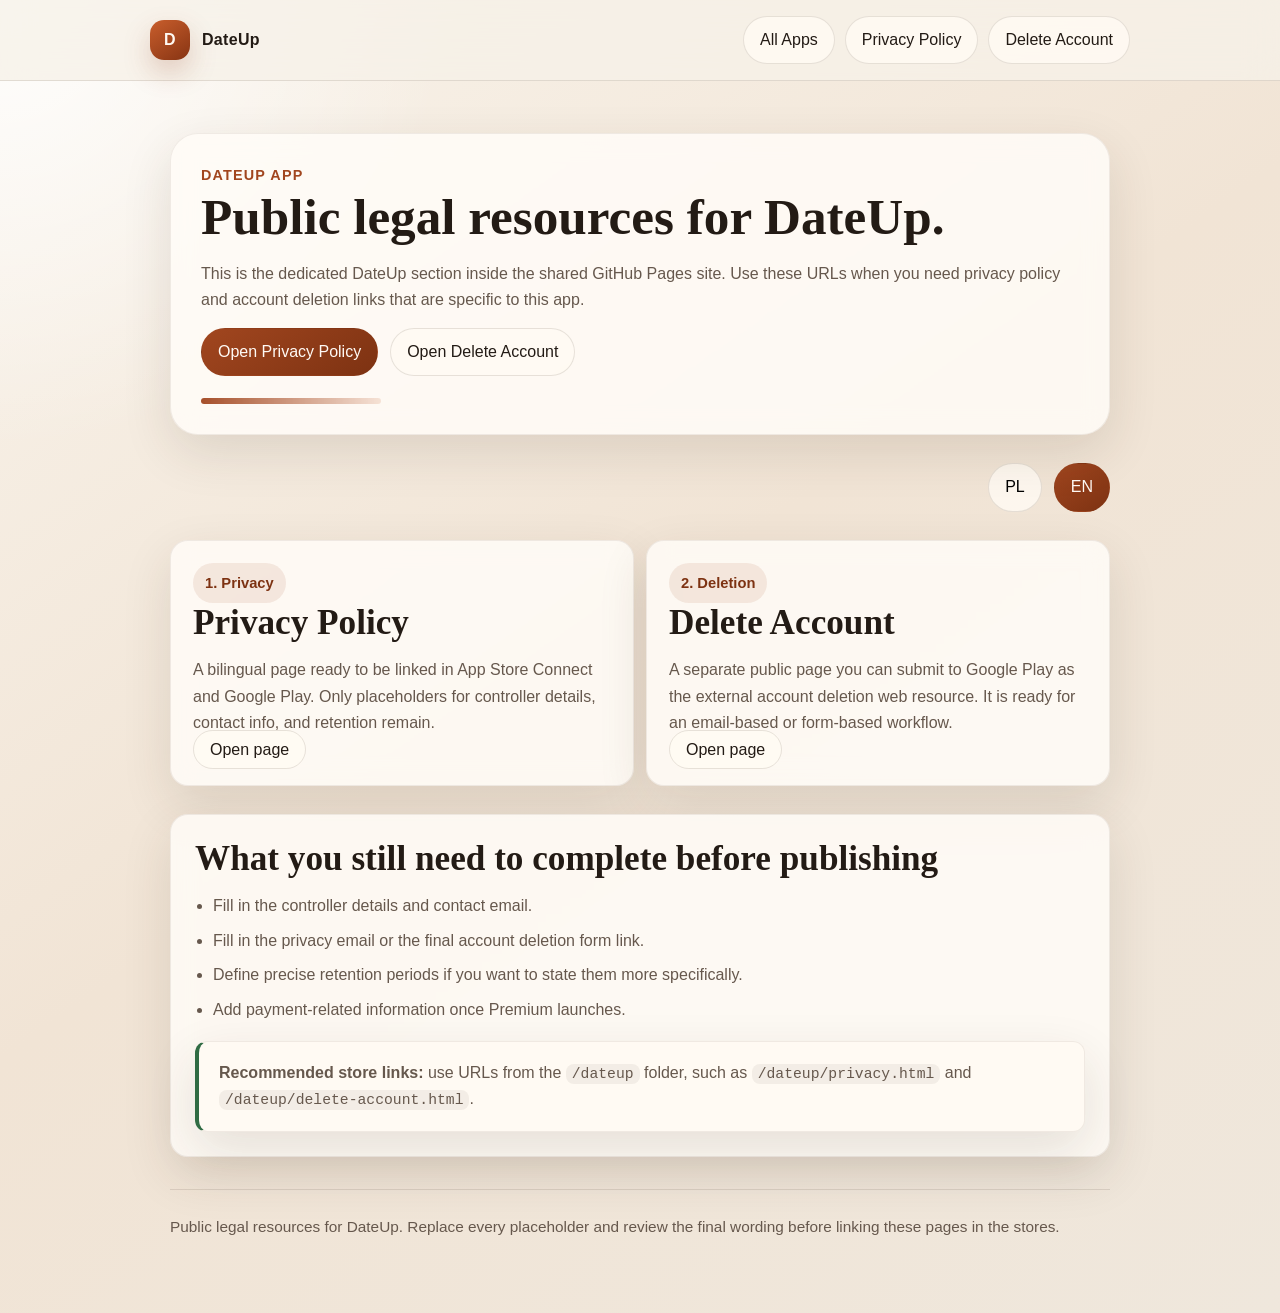
==== dateup/index.html @ e55b816a "initial commit" ====
<!DOCTYPE html>
<html lang="pl">
<head>
    <meta charset="utf-8">
    <meta name="viewport" content="width=device-width, initial-scale=1">
    <title>DateUp Legal Hub</title>
    <meta name="description" content="DateUp legal hub for privacy policy and account deletion resources.">
    <link rel="stylesheet" href="../styles.css">
</head>
<body>
<header class="site-header">
    <div class="site-header-inner">
        <a class="brand" href="./index.html">
            <span class="brand-mark">D</span>
            <span>DateUp</span>
        </a>
        <nav class="nav-links">
            <a href="../index.html">All Apps</a>
            <a href="./privacy.html">Privacy Policy</a>
            <a href="./delete-account.html">Delete Account</a>
        </nav>
    </div>
</header>

<main class="shell">
    <section class="hero">
        <div class="eyebrow">DateUp App</div>
        <div data-lang-section="pl">
            <h1>Publiczne zasoby prawne dla DateUp.</h1>
            <p>To jest osobna sekcja aplikacji DateUp w ramach wspolnego GitHub Pages. Stad mozesz linkowac polityke prywatnosci i usuwanie konta bez mieszania tych adresow z innymi aplikacjami.</p>
        </div>
        <div data-lang-section="en">
            <h1>Public legal resources for DateUp.</h1>
            <p>This is the dedicated DateUp section inside the shared GitHub Pages site. Use these URLs when you need privacy policy and account deletion links that are specific to this app.</p>
        </div>
        <div class="hero-actions">
            <a class="button button-primary" href="./privacy.html">Open Privacy Policy</a>
            <a class="button" href="./delete-account.html">Open Delete Account</a>
        </div>
    </section>

    <section class="section">
        <div class="lang-switch" aria-label="Language switch">
            <button type="button" data-lang-button="pl">PL</button>
            <button type="button" data-lang-button="en">EN</button>
        </div>
    </section>

    <section class="section card-grid">
        <article class="doc-card">
            <div class="meta">1. Privacy</div>
            <h2>Privacy Policy</h2>
            <div data-lang-section="pl">
                <p>Dwujezyczna strona gotowa do podpiecia w App Store Connect i Google Play. Zostaly w niej tylko placeholdery na dane administratora, kontakt i retencje.</p>
            </div>
            <div data-lang-section="en">
                <p>A bilingual page ready to be linked in App Store Connect and Google Play. Only placeholders for controller details, contact info, and retention remain.</p>
            </div>
            <a class="button" href="./privacy.html">Open page</a>
        </article>

        <article class="doc-card">
            <div class="meta">2. Deletion</div>
            <h2>Delete Account</h2>
            <div data-lang-section="pl">
                <p>Osobna publiczna strona do podania w Google Play jako zasob webowy do usuwania konta. Na razie jest przygotowana pod wariant e-mailowy lub formularz.</p>
            </div>
            <div data-lang-section="en">
                <p>A separate public page you can submit to Google Play as the external account deletion web resource. It is ready for an email-based or form-based workflow.</p>
            </div>
            <a class="button" href="./delete-account.html">Open page</a>
        </article>
    </section>

    <section class="section panel">
        <div data-lang-section="pl">
            <h2>Co musisz uzupelnic przed publikacja</h2>
            <ul class="checklist">
                <li><code>[UZUPELNIJ]</code> dane administratora i adres kontaktowy.</li>
                <li><code>[UZUPELNIJ]</code> finalny e-mail do prywatnosci albo link do formularza usuwania konta.</li>
                <li><code>[UZUPELNIJ]</code> konkretne okresy retencji, jesli chcesz je podac precyzyjniej.</li>
                <li><code>[UZUPELNIJ]</code> informacje o platnosciach po uruchomieniu Premium.</li>
            </ul>
        </div>
        <div data-lang-section="en">
            <h2>What you still need to complete before publishing</h2>
            <ul class="checklist">
                <li>Fill in the controller details and contact email.</li>
                <li>Fill in the privacy email or the final account deletion form link.</li>
                <li>Define precise retention periods if you want to state them more specifically.</li>
                <li>Add payment-related information once Premium launches.</li>
            </ul>
        </div>

        <div class="callout callout-success">
            <div data-lang-section="pl">
                <p><strong>Docelowe linki dla sklepow:</strong> uzywaj adresow z katalogu <code>/dateup</code>, np. <code>/dateup/privacy.html</code> i <code>/dateup/delete-account.html</code>.</p>
            </div>
            <div data-lang-section="en">
                <p><strong>Recommended store links:</strong> use URLs from the <code>/dateup</code> folder, such as <code>/dateup/privacy.html</code> and <code>/dateup/delete-account.html</code>.</p>
            </div>
        </div>
    </section>

    <footer class="footer">
        <div data-lang-section="pl">
            <p>Publiczne zasoby prawne dla DateUp. Zanim podepniesz je do sklepow, podmien wszystkie placeholdery i sprawdz finalna tresc.</p>
        </div>
        <div data-lang-section="en">
            <p>Public legal resources for DateUp. Replace every placeholder and review the final wording before linking these pages in the stores.</p>
        </div>
    </footer>
</main>

<script src="../site.js"></script>
</body>
</html>
---- styles.css ----
:root {
    --bg: #f7f1e8;
    --bg-accent: #efe2d1;
    --surface: rgba(255, 252, 247, 0.86);
    --surface-strong: #fffaf3;
    --text: #231b15;
    --muted: #66584d;
    --line: rgba(61, 45, 31, 0.12);
    --primary: #a1461f;
    --primary-strong: #7d3212;
    --primary-soft: rgba(161, 70, 31, 0.1);
    --ok: #2f6b43;
    --warn: #8a5a0a;
    --shadow: 0 18px 50px rgba(58, 42, 28, 0.12);
    --radius-lg: 28px;
    --radius-md: 18px;
    --radius-sm: 12px;
    --content: 980px;
}

* {
    box-sizing: border-box;
}

html {
    scroll-behavior: smooth;
}

body {
    margin: 0;
    min-height: 100vh;
    color: var(--text);
    background:
        radial-gradient(circle at top left, rgba(255, 255, 255, 0.9), transparent 28rem),
        linear-gradient(145deg, #f9f4ec 0%, #f1e4d5 48%, #efe7dc 100%);
    font-family: "Aptos", "Segoe UI Variable", "Segoe UI", sans-serif;
    line-height: 1.65;
}

a {
    color: inherit;
}

.shell {
    max-width: var(--content);
    margin: 0 auto;
    padding: 24px 20px 48px;
}

.site-header {
    position: sticky;
    top: 0;
    z-index: 10;
    backdrop-filter: blur(16px);
    background: rgba(247, 241, 232, 0.78);
    border-bottom: 1px solid var(--line);
}

.site-header-inner {
    max-width: calc(var(--content) + 40px);
    margin: 0 auto;
    padding: 16px 20px;
    display: flex;
    align-items: center;
    justify-content: space-between;
    gap: 16px;
}

.brand {
    display: inline-flex;
    align-items: center;
    gap: 12px;
    text-decoration: none;
    font-weight: 700;
    letter-spacing: 0.02em;
}

.brand-mark {
    width: 40px;
    height: 40px;
    display: grid;
    place-items: center;
    border-radius: 14px;
    background: linear-gradient(145deg, #c95e2c, #873413);
    color: #fff9f2;
    box-shadow: 0 12px 28px rgba(137, 52, 19, 0.22);
}

.nav-links {
    display: flex;
    flex-wrap: wrap;
    gap: 10px;
}

.nav-links a,
.lang-switch button,
.button {
    border: 1px solid var(--line);
    border-radius: 999px;
    background: rgba(255, 250, 243, 0.82);
    padding: 10px 16px;
    text-decoration: none;
    font: inherit;
    cursor: pointer;
    transition: transform 140ms ease, background 140ms ease, border-color 140ms ease;
}

.nav-links a:hover,
.lang-switch button:hover,
.button:hover {
    transform: translateY(-1px);
    background: #fffdf8;
    border-color: rgba(125, 50, 18, 0.25);
}

.button-primary {
    background: linear-gradient(145deg, var(--primary), var(--primary-strong));
    color: #fffaf5;
    border-color: transparent;
}

.hero,
.panel,
.callout,
.doc-card {
    border: 1px solid rgba(61, 45, 31, 0.08);
    background: var(--surface);
    box-shadow: var(--shadow);
    backdrop-filter: blur(12px);
}

.hero {
    margin-top: 28px;
    padding: 30px;
    border-radius: var(--radius-lg);
    overflow: hidden;
}

.hero::after {
    content: "";
    display: block;
    margin-top: 22px;
    width: 180px;
    height: 6px;
    border-radius: 999px;
    background: linear-gradient(90deg, rgba(161, 70, 31, 0.95), rgba(201, 94, 44, 0.15));
}

.eyebrow {
    color: var(--primary);
    font-size: 0.9rem;
    font-weight: 700;
    letter-spacing: 0.08em;
    text-transform: uppercase;
}

h1,
h2,
h3 {
    font-family: "Iowan Old Style", "Palatino Linotype", Georgia, serif;
    line-height: 1.15;
    margin: 0 0 14px;
}

h1 {
    font-size: clamp(2rem, 4vw, 3.6rem);
}

h2 {
    font-size: clamp(1.5rem, 3vw, 2.2rem);
    margin-top: 0;
}

h3 {
    font-size: 1.12rem;
}

p {
    margin: 0 0 14px;
    color: var(--muted);
}

.hero-actions,
.lang-switch,
.card-grid {
    display: flex;
    flex-wrap: wrap;
    gap: 12px;
}

.card-grid {
    margin-top: 26px;
}

.doc-card {
    flex: 1 1 260px;
    padding: 22px;
    border-radius: var(--radius-md);
}

.doc-card p:last-child,
.panel p:last-child,
.callout p:last-child {
    margin-bottom: 0;
}

.doc-card a {
    text-decoration: none;
}

.section {
    margin-top: 28px;
}

.panel {
    padding: 24px;
    border-radius: var(--radius-md);
}

.callout {
    margin-top: 18px;
    padding: 18px 20px;
    border-radius: var(--radius-sm);
    background: var(--surface-strong);
}

.callout-warning {
    border-left: 4px solid var(--warn);
}

.callout-success {
    border-left: 4px solid var(--ok);
}

.doc-section {
    padding: 22px 0;
    border-bottom: 1px solid var(--line);
}

.doc-section:last-child {
    border-bottom: 0;
    padding-bottom: 0;
}

.checklist,
.inline-list {
    margin: 0;
    padding-left: 18px;
    color: var(--muted);
}

.inline-list li + li,
.checklist li + li {
    margin-top: 8px;
}

.meta {
    display: inline-flex;
    align-items: center;
    gap: 8px;
    border-radius: 999px;
    background: var(--primary-soft);
    color: var(--primary-strong);
    padding: 8px 12px;
    font-size: 0.92rem;
    font-weight: 600;
}

.lang-switch {
    justify-content: flex-end;
}

.lang-switch button.active {
    background: linear-gradient(145deg, var(--primary), var(--primary-strong));
    color: #fffaf5;
    border-color: transparent;
}

[data-lang-section] {
    display: none;
}

[data-lang-section].active {
    display: block;
}

.footer {
    margin-top: 32px;
    padding: 24px 0 12px;
    border-top: 1px solid var(--line);
    color: var(--muted);
    font-size: 0.96rem;
}

code {
    padding: 2px 6px;
    border-radius: 8px;
    background: rgba(61, 45, 31, 0.06);
    font-family: "Cascadia Code", "Consolas", monospace;
    font-size: 0.92em;
}

@media (max-width: 760px) {
    .site-header-inner {
        flex-direction: column;
        align-items: flex-start;
    }

    .nav-links,
    .hero-actions,
    .lang-switch {
        width: 100%;
    }

    .nav-links a,
    .lang-switch button,
    .button {
        text-align: center;
        justify-content: center;
    }

    .hero,
    .panel,
    .doc-card {
        padding: 22px;
    }
}
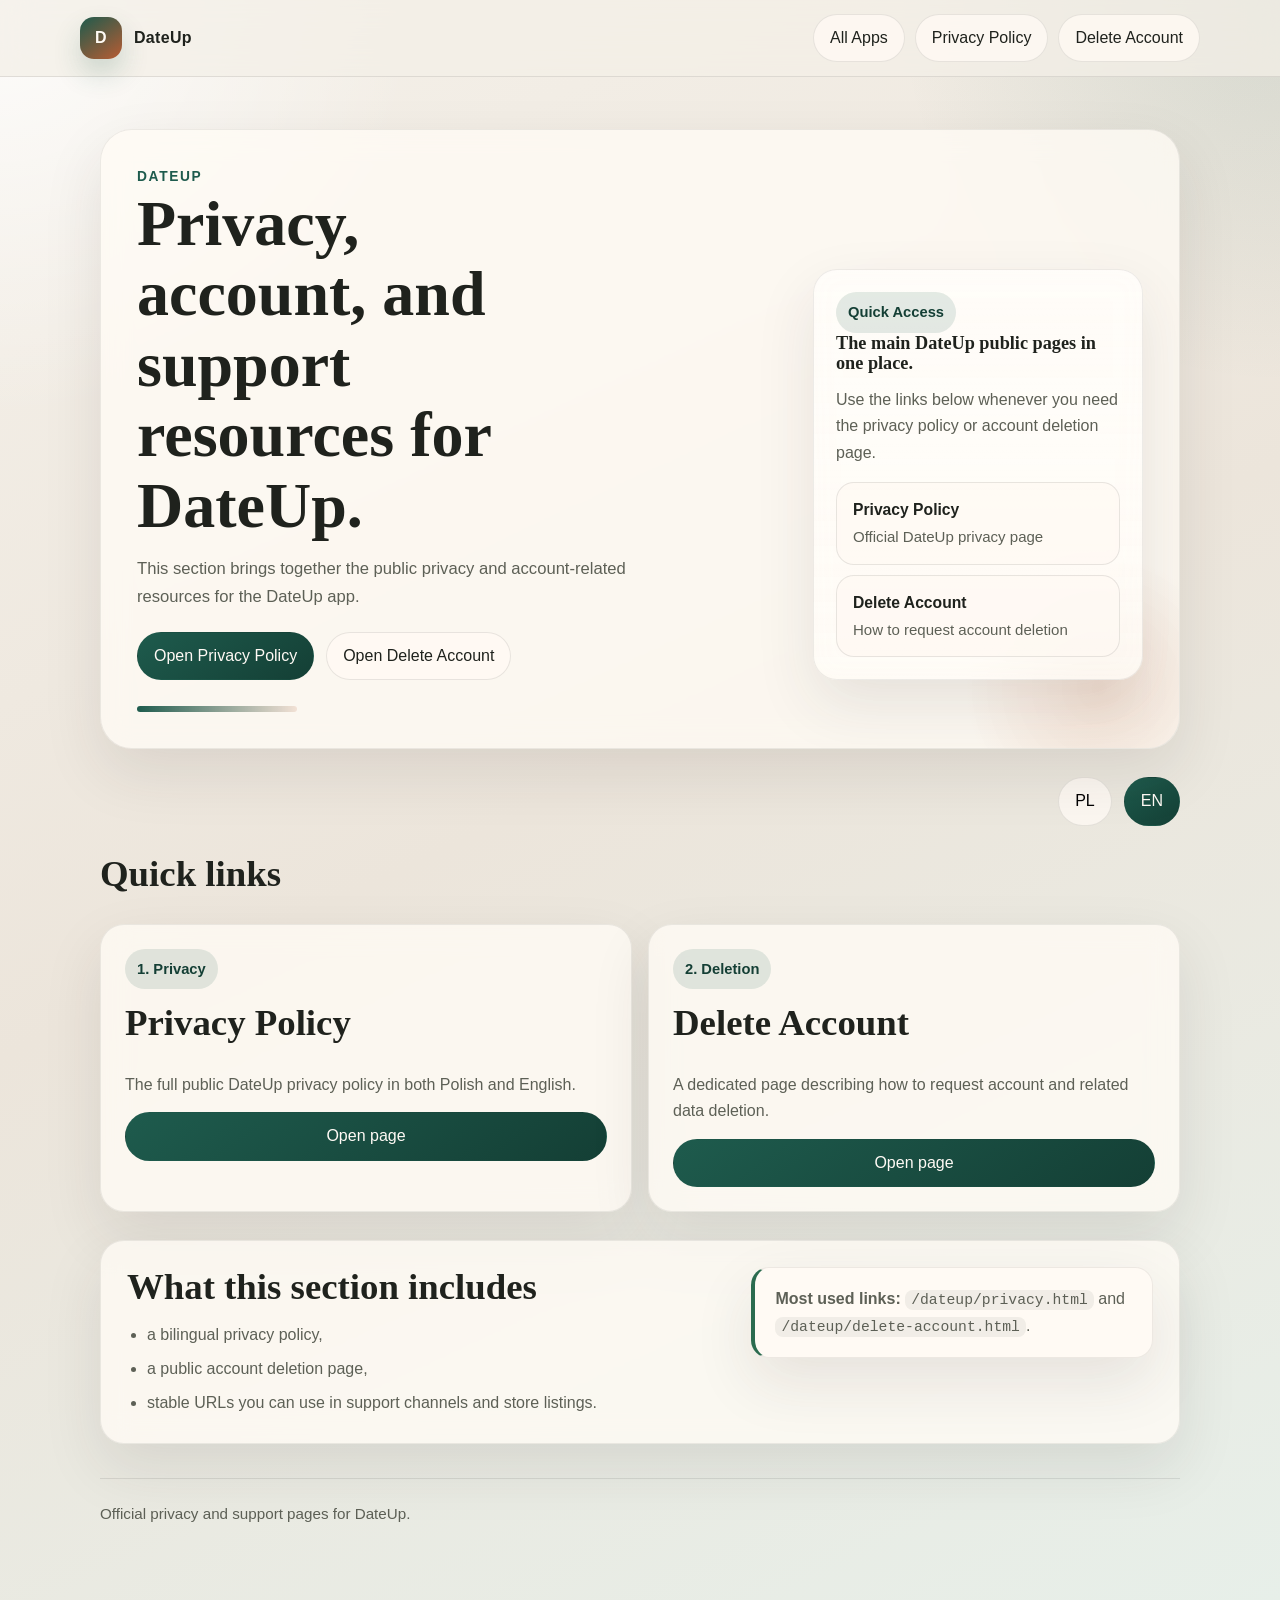
==== commit d714e649: "changes" ====
--- a/dateup/index.html
+++ b/dateup/index.html
@@ -3,8 +3,8 @@
 <head>
     <meta charset="utf-8">
     <meta name="viewport" content="width=device-width, initial-scale=1">
-    <title>DateUp Legal Hub</title>
-    <meta name="description" content="DateUp legal hub for privacy policy and account deletion resources.">
+    <title>DateUp Privacy &amp; Support</title>
+    <meta name="description" content="Privacy policy, account deletion, and public support resources for DateUp.">
     <link rel="stylesheet" href="../styles.css">
 </head>
 <body>
@@ -24,18 +24,44 @@
 
 <main class="shell">
     <section class="hero">
-        <div class="eyebrow">DateUp App</div>
-        <div data-lang-section="pl">
-            <h1>Publiczne zasoby prawne dla DateUp.</h1>
-            <p>To jest osobna sekcja aplikacji DateUp w ramach wspolnego GitHub Pages. Stad mozesz linkowac polityke prywatnosci i usuwanie konta bez mieszania tych adresow z innymi aplikacjami.</p>
-        </div>
-        <div data-lang-section="en">
-            <h1>Public legal resources for DateUp.</h1>
-            <p>This is the dedicated DateUp section inside the shared GitHub Pages site. Use these URLs when you need privacy policy and account deletion links that are specific to this app.</p>
-        </div>
-        <div class="hero-actions">
-            <a class="button button-primary" href="./privacy.html">Open Privacy Policy</a>
-            <a class="button" href="./delete-account.html">Open Delete Account</a>
+        <div class="hero-layout">
+            <div class="hero-copy">
+                <div class="eyebrow">DateUp</div>
+                <div data-lang-section="pl">
+                    <h1>Prywatnosc, konto i wsparcie dla DateUp.</h1>
+                    <p>W tej sekcji znajdziesz publiczne materialy dotyczace prywatnosci oraz usuwania konta dla aplikacji DateUp.</p>
+                </div>
+                <div data-lang-section="en">
+                    <h1>Privacy, account, and support resources for DateUp.</h1>
+                    <p>This section brings together the public privacy and account-related resources for the DateUp app.</p>
+                </div>
+                <div class="hero-actions">
+                    <a class="button button-primary" href="./privacy.html">Open Privacy Policy</a>
+                    <a class="button" href="./delete-account.html">Open Delete Account</a>
+                </div>
+            </div>
+
+            <aside class="hero-side">
+                <div class="meta">Quick Access</div>
+                <div data-lang-section="pl">
+                    <h3>Najwazniejsze strony DateUp w jednym miejscu.</h3>
+                    <p>Skorzystaj z ponizszych linkow, gdy potrzebujesz polityki prywatnosci lub strony usuwania konta.</p>
+                </div>
+                <div data-lang-section="en">
+                    <h3>The main DateUp public pages in one place.</h3>
+                    <p>Use the links below whenever you need the privacy policy or account deletion page.</p>
+                </div>
+                <div class="link-stack">
+                    <a class="link-tile" href="./privacy.html">
+                        <strong>Privacy Policy</strong>
+                        <span>Official DateUp privacy page</span>
+                    </a>
+                    <a class="link-tile" href="./delete-account.html">
+                        <strong>Delete Account</strong>
+                        <span>How to request account deletion</span>
+                    </a>
+                </div>
+            </aside>
         </div>
     </section>
 
@@ -46,68 +72,79 @@
         </div>
     </section>
 
-    <section class="section card-grid">
+    <section class="section">
+        <div class="section-heading">
+            <div data-lang-section="pl">
+                <h2>Szybkie przejscia</h2>
+            </div>
+            <div data-lang-section="en">
+                <h2>Quick links</h2>
+            </div>
+        </div>
+
+        <div class="card-grid">
         <article class="doc-card">
             <div class="meta">1. Privacy</div>
             <h2>Privacy Policy</h2>
             <div data-lang-section="pl">
-                <p>Dwujezyczna strona gotowa do podpiecia w App Store Connect i Google Play. Zostaly w niej tylko placeholdery na dane administratora, kontakt i retencje.</p>
+                <p>Pelna publiczna polityka prywatnosci dla DateUp, przygotowana w wersji polskiej i angielskiej.</p>
             </div>
             <div data-lang-section="en">
-                <p>A bilingual page ready to be linked in App Store Connect and Google Play. Only placeholders for controller details, contact info, and retention remain.</p>
+                <p>The full public DateUp privacy policy in both Polish and English.</p>
             </div>
-            <a class="button" href="./privacy.html">Open page</a>
+            <a class="button button-primary" href="./privacy.html">Open page</a>
         </article>
 
         <article class="doc-card">
             <div class="meta">2. Deletion</div>
             <h2>Delete Account</h2>
             <div data-lang-section="pl">
-                <p>Osobna publiczna strona do podania w Google Play jako zasob webowy do usuwania konta. Na razie jest przygotowana pod wariant e-mailowy lub formularz.</p>
+                <p>Osobna strona opisujaca, jak poprosic o usuniecie konta oraz powiazanych danych.</p>
             </div>
             <div data-lang-section="en">
-                <p>A separate public page you can submit to Google Play as the external account deletion web resource. It is ready for an email-based or form-based workflow.</p>
+                <p>A dedicated page describing how to request account and related data deletion.</p>
             </div>
-            <a class="button" href="./delete-account.html">Open page</a>
+            <a class="button button-primary" href="./delete-account.html">Open page</a>
         </article>
+        </div>
     </section>
 
     <section class="section panel">
-        <div data-lang-section="pl">
-            <h2>Co musisz uzupelnic przed publikacja</h2>
-            <ul class="checklist">
-                <li><code>[UZUPELNIJ]</code> dane administratora i adres kontaktowy.</li>
-                <li><code>[UZUPELNIJ]</code> finalny e-mail do prywatnosci albo link do formularza usuwania konta.</li>
-                <li><code>[UZUPELNIJ]</code> konkretne okresy retencji, jesli chcesz je podac precyzyjniej.</li>
-                <li><code>[UZUPELNIJ]</code> informacje o platnosciach po uruchomieniu Premium.</li>
-            </ul>
-        </div>
-        <div data-lang-section="en">
-            <h2>What you still need to complete before publishing</h2>
-            <ul class="checklist">
-                <li>Fill in the controller details and contact email.</li>
-                <li>Fill in the privacy email or the final account deletion form link.</li>
-                <li>Define precise retention periods if you want to state them more specifically.</li>
-                <li>Add payment-related information once Premium launches.</li>
-            </ul>
-        </div>
-
-        <div class="callout callout-success">
+        <div class="panel-grid">
             <div data-lang-section="pl">
-                <p><strong>Docelowe linki dla sklepow:</strong> uzywaj adresow z katalogu <code>/dateup</code>, np. <code>/dateup/privacy.html</code> i <code>/dateup/delete-account.html</code>.</p>
+                <h2>Co zawiera ta sekcja</h2>
+                <ul class="checklist">
+                    <li>polityke prywatnosci w wersji PL i EN,</li>
+                    <li>publiczna instrukcje usuwania konta,</li>
+                    <li>stale adresy do podawania w supportcie i listingach sklepow.</li>
+                </ul>
             </div>
             <div data-lang-section="en">
-                <p><strong>Recommended store links:</strong> use URLs from the <code>/dateup</code> folder, such as <code>/dateup/privacy.html</code> and <code>/dateup/delete-account.html</code>.</p>
+                <h2>What this section includes</h2>
+                <ul class="checklist">
+                    <li>a bilingual privacy policy,</li>
+                    <li>a public account deletion page,</li>
+                    <li>stable URLs you can use in support channels and store listings.</li>
+                </ul>
+            </div>
+
+            <div class="callout callout-success">
+                <div data-lang-section="pl">
+                    <p><strong>Najczesciej uzywane linki:</strong> <code>/dateup/privacy.html</code> oraz <code>/dateup/delete-account.html</code>.</p>
+                </div>
+                <div data-lang-section="en">
+                    <p><strong>Most used links:</strong> <code>/dateup/privacy.html</code> and <code>/dateup/delete-account.html</code>.</p>
+                </div>
             </div>
         </div>
     </section>
 
     <footer class="footer">
         <div data-lang-section="pl">
-            <p>Publiczne zasoby prawne dla DateUp. Zanim podepniesz je do sklepow, podmien wszystkie placeholdery i sprawdz finalna tresc.</p>
+            <p>Oficjalne strony prywatnosci i wsparcia dla DateUp.</p>
         </div>
         <div data-lang-section="en">
-            <p>Public legal resources for DateUp. Replace every placeholder and review the final wording before linking these pages in the stores.</p>
+            <p>Official privacy and support pages for DateUp.</p>
         </div>
     </footer>
 </main>
--- a/styles.css
+++ b/styles.css
@@ -1,21 +1,25 @@
 :root {
-    --bg: #f7f1e8;
-    --bg-accent: #efe2d1;
-    --surface: rgba(255, 252, 247, 0.86);
-    --surface-strong: #fffaf3;
-    --text: #231b15;
-    --muted: #66584d;
-    --line: rgba(61, 45, 31, 0.12);
-    --primary: #a1461f;
-    --primary-strong: #7d3212;
-    --primary-soft: rgba(161, 70, 31, 0.1);
-    --ok: #2f6b43;
-    --warn: #8a5a0a;
-    --shadow: 0 18px 50px rgba(58, 42, 28, 0.12);
-    --radius-lg: 28px;
+    --bg: #f3efe7;
+    --bg-deep: #e6ddd0;
+    --surface: rgba(255, 251, 245, 0.78);
+    --surface-strong: #fffaf4;
+    --surface-tint: rgba(24, 58, 48, 0.08);
+    --text: #1f221d;
+    --muted: #5d6056;
+    --line: rgba(31, 34, 29, 0.1);
+    --accent: #1e5b4d;
+    --accent-strong: #143f35;
+    --accent-soft: rgba(30, 91, 77, 0.12);
+    --warm: #b85c33;
+    --warm-soft: rgba(184, 92, 51, 0.12);
+    --ok: #2b6b4f;
+    --warn: #8c5a11;
+    --shadow: 0 24px 60px rgba(45, 42, 36, 0.1);
+    --radius-xl: 32px;
+    --radius-lg: 24px;
     --radius-md: 18px;
     --radius-sm: 12px;
-    --content: 980px;
+    --content: 1120px;
 }
 
 * {
@@ -31,8 +35,9 @@
     min-height: 100vh;
     color: var(--text);
     background:
-        radial-gradient(circle at top left, rgba(255, 255, 255, 0.9), transparent 28rem),
-        linear-gradient(145deg, #f9f4ec 0%, #f1e4d5 48%, #efe7dc 100%);
+        radial-gradient(circle at top left, rgba(255, 255, 255, 0.82), transparent 26rem),
+        radial-gradient(circle at 100% 0, rgba(30, 91, 77, 0.12), transparent 24rem),
+        linear-gradient(155deg, #f5f1ea 0%, #ece5db 48%, #e7efe9 100%);
     font-family: "Aptos", "Segoe UI Variable", "Segoe UI", sans-serif;
     line-height: 1.65;
 }
@@ -44,7 +49,7 @@
 .shell {
     max-width: var(--content);
     margin: 0 auto;
-    padding: 24px 20px 48px;
+    padding: 24px 20px 56px;
 }
 
 .site-header {
@@ -52,14 +57,14 @@
     top: 0;
     z-index: 10;
     backdrop-filter: blur(16px);
-    background: rgba(247, 241, 232, 0.78);
+    background: rgba(243, 239, 231, 0.74);
     border-bottom: 1px solid var(--line);
 }
 
 .site-header-inner {
     max-width: calc(var(--content) + 40px);
     margin: 0 auto;
-    padding: 16px 20px;
+    padding: 14px 20px;
     display: flex;
     align-items: center;
     justify-content: space-between;
@@ -76,14 +81,14 @@
 }
 
 .brand-mark {
-    width: 40px;
-    height: 40px;
+    width: 42px;
+    height: 42px;
     display: grid;
     place-items: center;
     border-radius: 14px;
-    background: linear-gradient(145deg, #c95e2c, #873413);
-    color: #fff9f2;
-    box-shadow: 0 12px 28px rgba(137, 52, 19, 0.22);
+    background: linear-gradient(145deg, var(--accent), var(--warm));
+    color: #fffaf4;
+    box-shadow: 0 14px 28px rgba(30, 91, 77, 0.2);
 }
 
 .nav-links {
@@ -94,27 +99,37 @@
 
 .nav-links a,
 .lang-switch button,
-.button {
+.button,
+.link-tile {
     border: 1px solid var(--line);
     border-radius: 999px;
-    background: rgba(255, 250, 243, 0.82);
+    background: rgba(255, 250, 244, 0.8);
     padding: 10px 16px;
     text-decoration: none;
     font: inherit;
     cursor: pointer;
-    transition: transform 140ms ease, background 140ms ease, border-color 140ms ease;
+    transition: transform 140ms ease, background 140ms ease, border-color 140ms ease, box-shadow 140ms ease;
 }
 
 .nav-links a:hover,
 .lang-switch button:hover,
-.button:hover {
+.button:hover,
+.link-tile:hover {
     transform: translateY(-1px);
     background: #fffdf8;
-    border-color: rgba(125, 50, 18, 0.25);
+    border-color: rgba(20, 63, 53, 0.22);
+    box-shadow: 0 10px 24px rgba(31, 34, 29, 0.06);
+}
+
+.button {
+    display: inline-flex;
+    align-items: center;
+    justify-content: center;
+    gap: 8px;
 }
 
 .button-primary {
-    background: linear-gradient(145deg, var(--primary), var(--primary-strong));
+    background: linear-gradient(145deg, var(--accent), var(--accent-strong));
     color: #fffaf5;
     border-color: transparent;
 }
@@ -122,57 +137,95 @@
 .hero,
 .panel,
 .callout,
-.doc-card {
-    border: 1px solid rgba(61, 45, 31, 0.08);
+.doc-card,
+.hero-side {
+    border: 1px solid rgba(31, 34, 29, 0.08);
     background: var(--surface);
     box-shadow: var(--shadow);
-    backdrop-filter: blur(12px);
+    backdrop-filter: blur(14px);
 }
 
 .hero {
+    position: relative;
     margin-top: 28px;
-    padding: 30px;
-    border-radius: var(--radius-lg);
+    padding: 36px;
+    border-radius: var(--radius-xl);
     overflow: hidden;
+}
+
+.hero::before {
+    content: "";
+    position: absolute;
+    inset: auto -60px -80px auto;
+    width: 280px;
+    height: 280px;
+    border-radius: 999px;
+    background: radial-gradient(circle, rgba(184, 92, 51, 0.16), transparent 68%);
+    pointer-events: none;
 }
 
 .hero::after {
     content: "";
     display: block;
-    margin-top: 22px;
-    width: 180px;
+    margin-top: 26px;
+    width: 160px;
     height: 6px;
     border-radius: 999px;
-    background: linear-gradient(90deg, rgba(161, 70, 31, 0.95), rgba(201, 94, 44, 0.15));
+    background: linear-gradient(90deg, var(--accent), rgba(184, 92, 51, 0.14));
+}
+
+.hero-layout {
+    position: relative;
+    z-index: 1;
+    display: grid;
+    grid-template-columns: minmax(0, 1.4fr) minmax(260px, 330px);
+    gap: 22px;
+    align-items: end;
+}
+
+.hero-copy {
+    max-width: 62ch;
+}
+
+.hero-copy p {
+    font-size: 1.04rem;
+}
+
+.hero-side {
+    padding: 22px;
+    border-radius: var(--radius-lg);
+    background:
+        linear-gradient(180deg, rgba(255, 255, 255, 0.38), rgba(255, 255, 255, 0.12)),
+        var(--surface);
 }
 
 .eyebrow {
-    color: var(--primary);
-    font-size: 0.9rem;
+    color: var(--accent);
+    font-size: 0.86rem;
     font-weight: 700;
-    letter-spacing: 0.08em;
+    letter-spacing: 0.12em;
     text-transform: uppercase;
 }
 
 h1,
 h2,
 h3 {
-    font-family: "Iowan Old Style", "Palatino Linotype", Georgia, serif;
-    line-height: 1.15;
+    font-family: "Georgia", "Iowan Old Style", "Palatino Linotype", serif;
+    line-height: 1.1;
     margin: 0 0 14px;
 }
 
 h1 {
-    font-size: clamp(2rem, 4vw, 3.6rem);
+    font-size: clamp(2.3rem, 5vw, 4.2rem);
+    max-width: 14ch;
 }
 
 h2 {
-    font-size: clamp(1.5rem, 3vw, 2.2rem);
-    margin-top: 0;
+    font-size: clamp(1.55rem, 3vw, 2.3rem);
 }
 
 h3 {
-    font-size: 1.12rem;
+    font-size: 1.14rem;
 }
 
 p {
@@ -182,25 +235,51 @@
 
 .hero-actions,
 .lang-switch,
-.card-grid {
+.card-actions {
     display: flex;
     flex-wrap: wrap;
     gap: 12px;
 }
 
+.hero-actions {
+    margin-top: 22px;
+}
+
+.card-actions {
+    margin-top: auto;
+}
+
+.section {
+    margin-top: 28px;
+}
+
+.section-heading {
+    display: flex;
+    flex-wrap: wrap;
+    align-items: end;
+    justify-content: space-between;
+    gap: 12px;
+    margin-bottom: 16px;
+}
+
 .card-grid {
-    margin-top: 26px;
+    display: grid;
+    grid-template-columns: repeat(auto-fit, minmax(240px, 1fr));
+    gap: 16px;
 }
 
 .doc-card {
-    flex: 1 1 260px;
-    padding: 22px;
-    border-radius: var(--radius-md);
+    display: flex;
+    flex-direction: column;
+    gap: 14px;
+    padding: 24px;
+    border-radius: var(--radius-lg);
 }
 
 .doc-card p:last-child,
 .panel p:last-child,
-.callout p:last-child {
+.callout p:last-child,
+.hero-side p:last-child {
     margin-bottom: 0;
 }
 
@@ -208,20 +287,27 @@
     text-decoration: none;
 }
 
-.section {
-    margin-top: 28px;
-}
-
 .panel {
-    padding: 24px;
-    border-radius: var(--radius-md);
+    padding: 26px;
+    border-radius: var(--radius-lg);
+}
+
+.panel-grid {
+    display: grid;
+    grid-template-columns: minmax(0, 1.2fr) minmax(260px, 0.8fr);
+    gap: 22px;
+    align-items: start;
 }
 
 .callout {
     margin-top: 18px;
     padding: 18px 20px;
-    border-radius: var(--radius-sm);
+    border-radius: var(--radius-md);
     background: var(--surface-strong);
+}
+
+.panel-grid .callout {
+    margin-top: 0;
 }
 
 .callout-warning {
@@ -233,8 +319,12 @@
 }
 
 .doc-section {
-    padding: 22px 0;
+    padding: 24px 0;
     border-bottom: 1px solid var(--line);
+}
+
+.doc-section:first-of-type {
+    padding-top: 0;
 }
 
 .doc-section:last-child {
@@ -245,7 +335,7 @@
 .checklist,
 .inline-list {
     margin: 0;
-    padding-left: 18px;
+    padding-left: 20px;
     color: var(--muted);
 }
 
@@ -258,12 +348,13 @@
     display: inline-flex;
     align-items: center;
     gap: 8px;
+    width: fit-content;
     border-radius: 999px;
-    background: var(--primary-soft);
-    color: var(--primary-strong);
+    background: var(--accent-soft);
+    color: var(--accent-strong);
     padding: 8px 12px;
     font-size: 0.92rem;
-    font-weight: 600;
+    font-weight: 700;
 }
 
 .lang-switch {
@@ -271,11 +362,60 @@
 }
 
 .lang-switch button.active {
-    background: linear-gradient(145deg, var(--primary), var(--primary-strong));
+    background: linear-gradient(145deg, var(--accent), var(--accent-strong));
     color: #fffaf5;
     border-color: transparent;
 }
 
+.link-stack {
+    display: grid;
+    gap: 10px;
+    margin-top: 16px;
+}
+
+.link-tile {
+    display: block;
+    border-radius: 18px;
+    padding: 14px 16px;
+    background: rgba(255, 250, 244, 0.68);
+}
+
+.link-tile strong,
+.link-tile span {
+    display: block;
+}
+
+.link-tile strong {
+    margin-bottom: 2px;
+    font-size: 0.98rem;
+}
+
+.link-tile span {
+    color: var(--muted);
+    font-size: 0.94rem;
+}
+
+.note-list {
+    display: grid;
+    gap: 12px;
+}
+
+.note-item {
+    padding: 16px 18px;
+    border-radius: var(--radius-md);
+    background: var(--surface-strong);
+    border: 1px solid rgba(31, 34, 29, 0.08);
+}
+
+.note-item strong,
+.note-item span {
+    display: block;
+}
+
+.note-item span {
+    color: var(--muted);
+}
+
 [data-lang-section] {
     display: none;
 }
@@ -285,19 +425,30 @@
 }
 
 .footer {
-    margin-top: 32px;
-    padding: 24px 0 12px;
+    margin-top: 34px;
+    padding: 22px 0 10px;
     border-top: 1px solid var(--line);
     color: var(--muted);
-    font-size: 0.96rem;
+    font-size: 0.95rem;
 }
 
 code {
     padding: 2px 6px;
     border-radius: 8px;
-    background: rgba(61, 45, 31, 0.06);
+    background: rgba(31, 34, 29, 0.06);
     font-family: "Cascadia Code", "Consolas", monospace;
     font-size: 0.92em;
+}
+
+@media (max-width: 900px) {
+    .hero-layout,
+    .panel-grid {
+        grid-template-columns: 1fr;
+    }
+
+    h1 {
+        max-width: none;
+    }
 }
 
 @media (max-width: 760px) {
@@ -308,7 +459,8 @@
 
     .nav-links,
     .hero-actions,
-    .lang-switch {
+    .lang-switch,
+    .card-actions {
         width: 100%;
     }
 
@@ -321,7 +473,8 @@
 
     .hero,
     .panel,
-    .doc-card {
+    .doc-card,
+    .hero-side {
         padding: 22px;
     }
 }
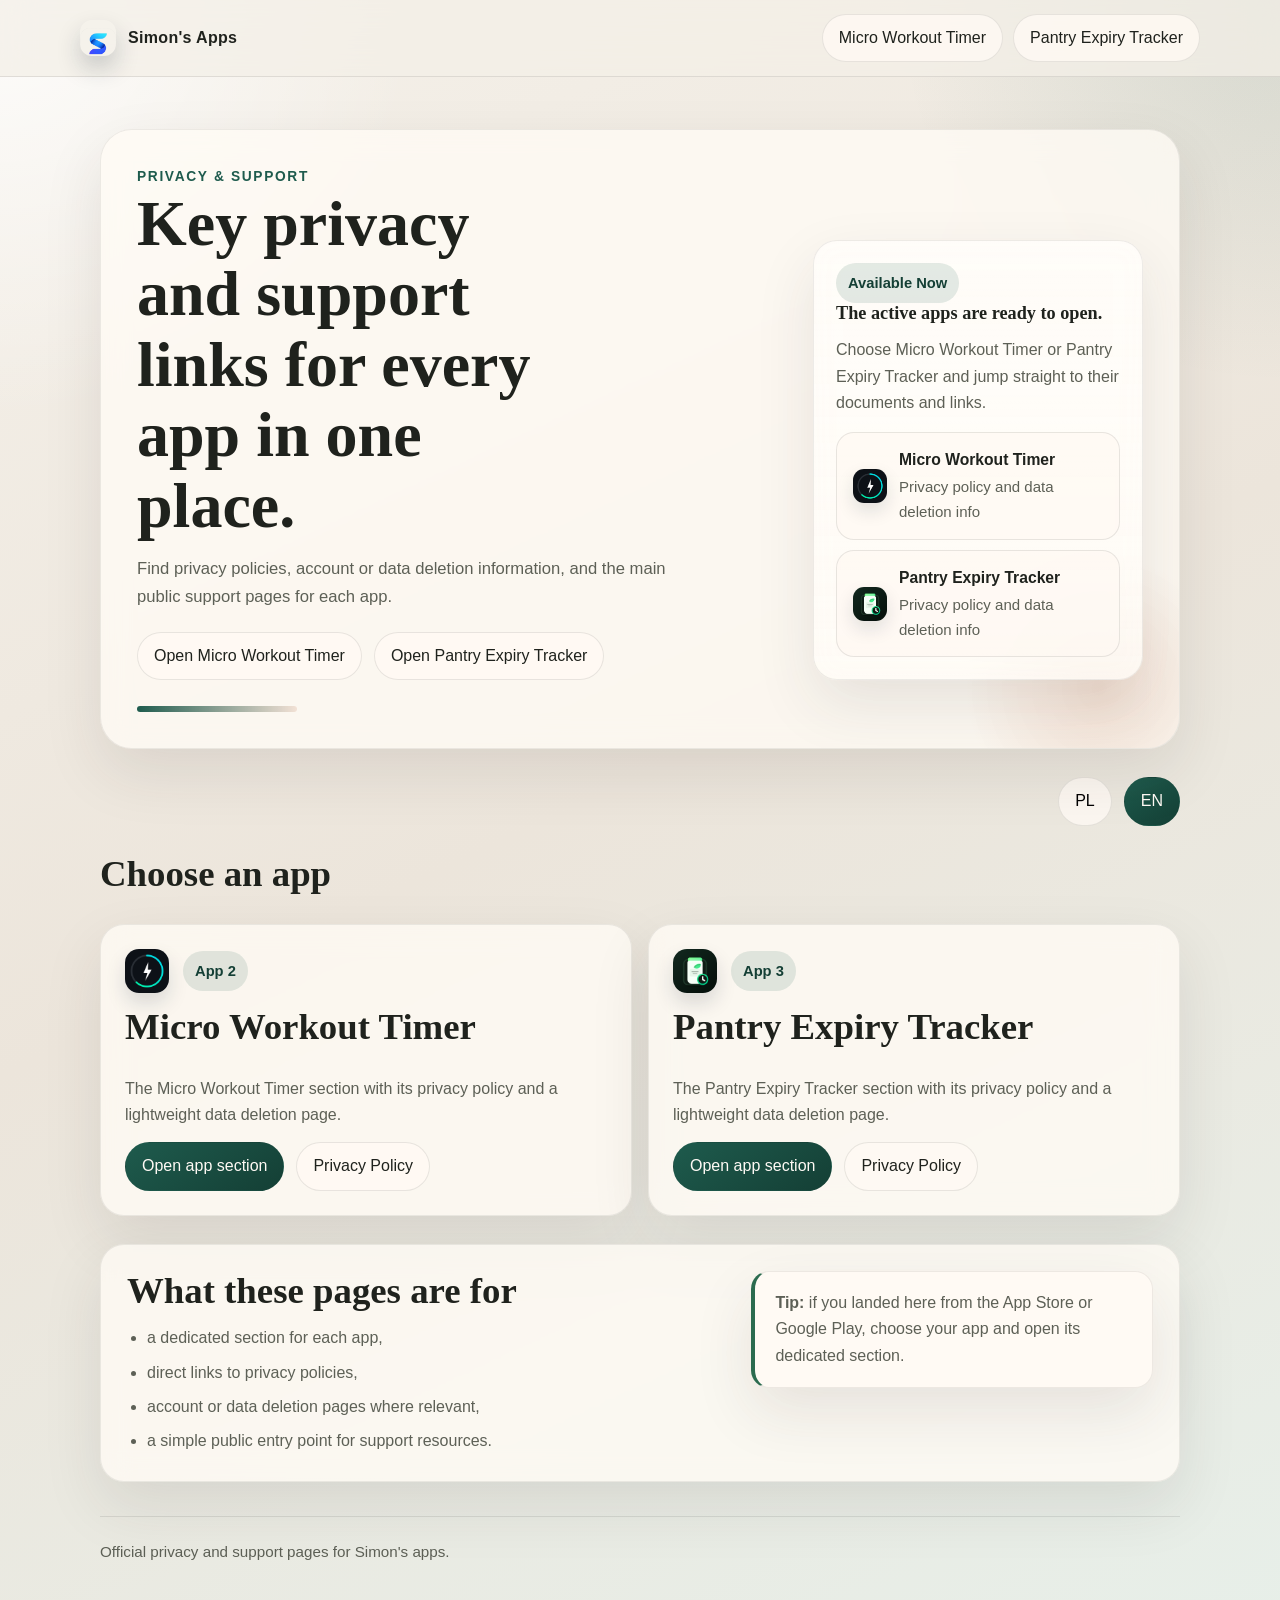
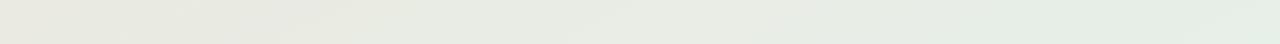
==== commit 5a1728af: "wip" ====
--- a/dateup/index.html
+++ b/dateup/index.html
@@ -7,7 +7,7 @@
     <meta name="description" content="Privacy policy, account deletion, and public support resources for DateUp.">
     <link rel="stylesheet" href="../styles.css">
 </head>
-<body>
+<body data-app-page="dateup">
 <header class="site-header">
     <div class="site-header-inner">
         <a class="brand" href="./index.html">
@@ -149,6 +149,7 @@
     </footer>
 </main>
 
+<script src="../apps-config.js"></script>
 <script src="../site.js"></script>
 </body>
 </html>
--- a/styles.css
+++ b/styles.css
@@ -26,6 +26,10 @@
     box-sizing: border-box;
 }
 
+[hidden] {
+    display: none !important;
+}
+
 html {
     scroll-behavior: smooth;
 }
@@ -81,14 +85,28 @@
 }
 
 .brand-mark {
-    width: 42px;
-    height: 42px;
+    width: 36px;
+    height: 36px;
     display: grid;
     place-items: center;
-    border-radius: 14px;
+    border-radius: 12px;
     background: linear-gradient(145deg, var(--accent), var(--warm));
     color: #fffaf4;
     box-shadow: 0 14px 28px rgba(30, 91, 77, 0.2);
+    overflow: hidden;
+}
+
+.brand-mark img {
+    width: 100%;
+    height: 100%;
+    object-fit: contain;
+    border-radius: inherit;
+    display: block;
+}
+
+.brand-logo-company {
+    background: none;
+    box-shadow: 0 12px 24px rgba(17, 31, 48, 0.2);
 }
 
 .nav-links {
@@ -276,6 +294,22 @@
     border-radius: var(--radius-lg);
 }
 
+.app-card-top {
+    display: flex;
+    align-items: center;
+    gap: 14px;
+}
+
+.app-icon {
+    width: 44px;
+    height: 44px;
+    border-radius: 14px;
+    object-fit: contain;
+    box-shadow: 0 10px 20px rgba(17, 31, 48, 0.14);
+    background: rgba(255, 255, 255, 0.7);
+    flex: 0 0 auto;
+}
+
 .doc-card p:last-child,
 .panel p:last-child,
 .callout p:last-child,
@@ -374,15 +408,30 @@
 }
 
 .link-tile {
-    display: block;
+    display: flex;
+    align-items: center;
+    gap: 12px;
     border-radius: 18px;
     padding: 14px 16px;
     background: rgba(255, 250, 244, 0.68);
 }
 
+.link-tile img {
+    width: 34px;
+    height: 34px;
+    border-radius: 11px;
+    object-fit: contain;
+    flex: 0 0 auto;
+    box-shadow: 0 8px 18px rgba(17, 31, 48, 0.12);
+}
+
 .link-tile strong,
 .link-tile span {
     display: block;
+}
+
+.link-tile-copy {
+    min-width: 0;
 }
 
 .link-tile strong {
